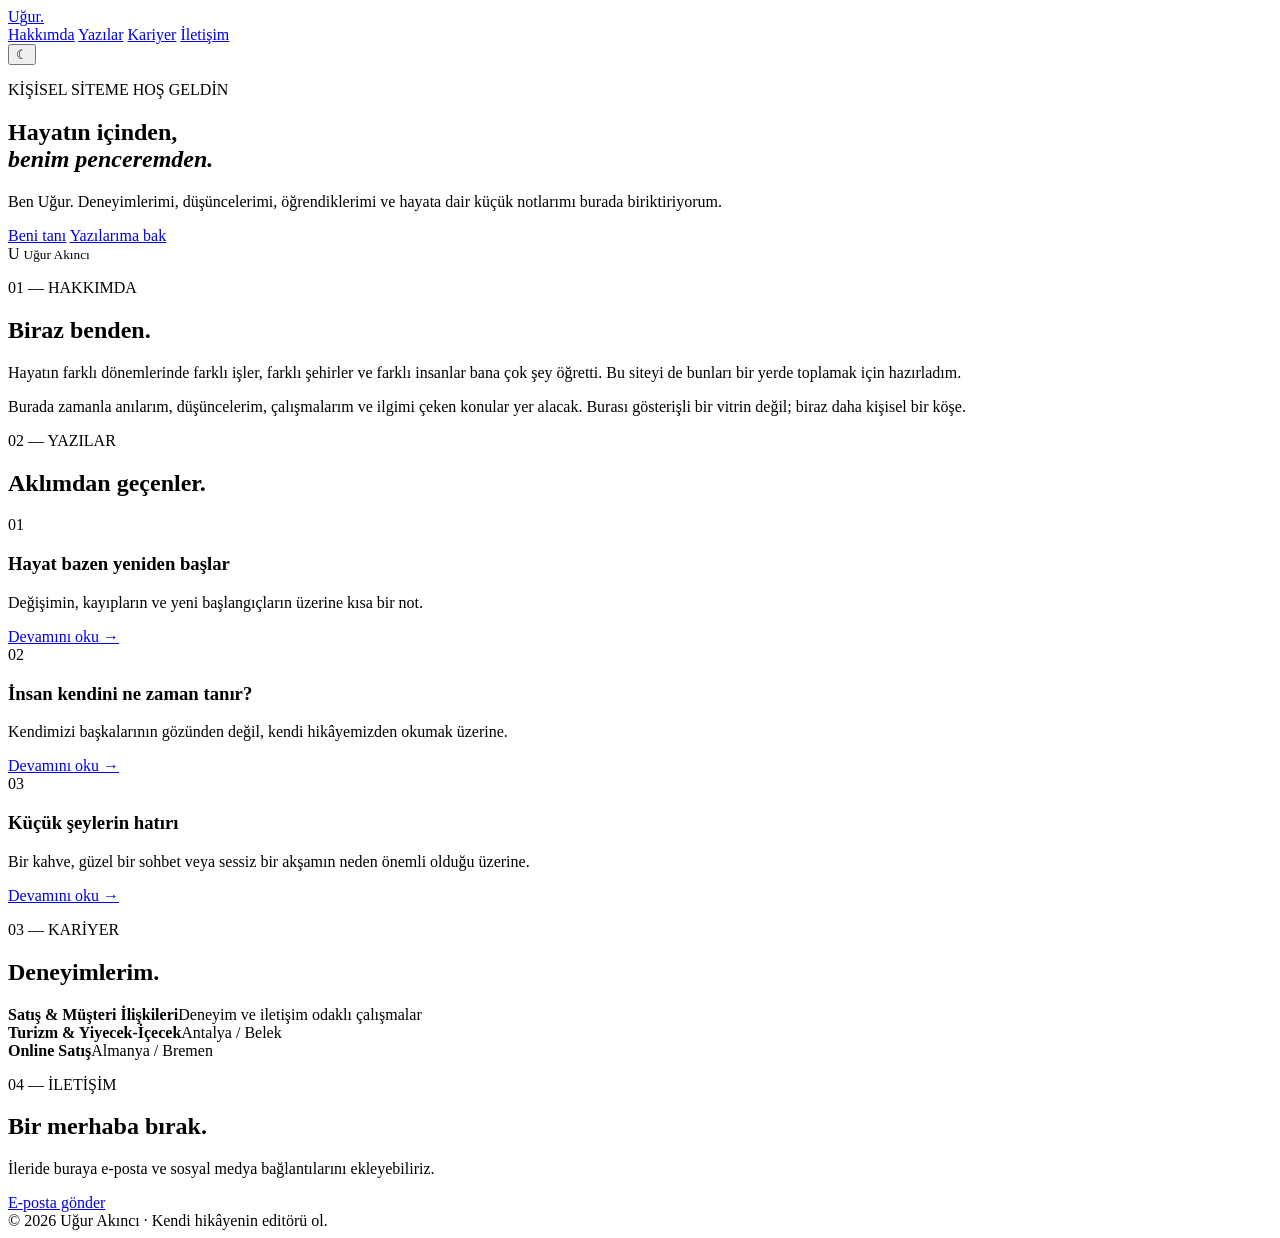
==== index.html @ 7886ed4f "Add files via upload" ====
<!doctype html>
<html lang="tr">
<head>
  <meta charset="utf-8">
  <meta name="viewport" content="width=device-width, initial-scale=1">
  <meta name="description" content="Uğur Akıncı - kişisel web sitesi">
  <title>Uğur Akıncı | Kişisel Site</title>
  <link rel="stylesheet" href="style.css">
</head>
<body>
  <header class="nav">
    <a class="logo" href="#anasayfa">U<span>ğ</span>ur.</a>
    <nav>
      <a href="#hakkimda">Hakkımda</a>
      <a href="#yazilar">Yazılar</a>
      <a href="#kariyer">Kariyer</a>
      <a href="#iletisim">İletişim</a>
    </nav>
    <button id="themeBtn" aria-label="Gece modunu değiştir">☾</button>
  </header>

  <main>
    <section id="anasayfa" class="hero">
      <div class="hero-text">
        <p class="eyebrow">KİŞİSEL SİTEME HOŞ GELDİN</p>
        <h1>Hayatın içinden,<br><em>benim penceremden.</em></h1>
        <p class="lead">Ben Uğur. Deneyimlerimi, düşüncelerimi, öğrendiklerimi ve hayata dair küçük notlarımı burada biriktiriyorum.</p>
        <div class="buttons">
          <a class="btn primary" href="#hakkimda">Beni tanı</a>
          <a class="btn" href="#yazilar">Yazılarıma bak</a>
        </div>
      </div>
      <div class="portrait">
        <div class="portrait-inner">
          <span>U</span>
          <small>Uğur Akıncı</small>
        </div>
      </div>
    </section>

    <section id="hakkimda" class="section">
      <div class="section-head">
        <p class="eyebrow">01 — HAKKIMDA</p>
        <h2>Biraz benden.</h2>
      </div>
      <div class="about-grid">
        <p>Hayatın farklı dönemlerinde farklı işler, farklı şehirler ve farklı insanlar bana çok şey öğretti. Bu siteyi de bunları bir yerde toplamak için hazırladım.</p>
        <p>Burada zamanla anılarım, düşüncelerim, çalışmalarım ve ilgimi çeken konular yer alacak. Burası gösterişli bir vitrin değil; biraz daha kişisel bir köşe.</p>
      </div>
    </section>

    <section id="yazilar" class="section alt">
      <div class="section-head">
        <p class="eyebrow">02 — YAZILAR</p>
        <h2>Aklımdan geçenler.</h2>
      </div>
      <div class="cards">
        <article class="card">
          <span>01</span>
          <h3>Hayat bazen yeniden başlar</h3>
          <p>Değişimin, kayıpların ve yeni başlangıçların üzerine kısa bir not.</p>
          <a href="#">Devamını oku →</a>
        </article>
        <article class="card">
          <span>02</span>
          <h3>İnsan kendini ne zaman tanır?</h3>
          <p>Kendimizi başkalarının gözünden değil, kendi hikâyemizden okumak üzerine.</p>
          <a href="#">Devamını oku →</a>
        </article>
        <article class="card">
          <span>03</span>
          <h3>Küçük şeylerin hatırı</h3>
          <p>Bir kahve, güzel bir sohbet veya sessiz bir akşamın neden önemli olduğu üzerine.</p>
          <a href="#">Devamını oku →</a>
        </article>
      </div>
    </section>

    <section id="kariyer" class="section">
      <div class="section-head">
        <p class="eyebrow">03 — KARİYER</p>
        <h2>Deneyimlerim.</h2>
      </div>
      <div class="timeline">
        <div><b>Satış & Müşteri İlişkileri</b><span>Deneyim ve iletişim odaklı çalışmalar</span></div>
        <div><b>Turizm & Yiyecek-İçecek</b><span>Antalya / Belek</span></div>
        <div><b>Online Satış</b><span>Almanya / Bremen</span></div>
      </div>
    </section>

    <section id="iletisim" class="contact">
      <p class="eyebrow">04 — İLETİŞİM</p>
      <h2>Bir merhaba bırak.</h2>
      <p>İleride buraya e-posta ve sosyal medya bağlantılarını ekleyebiliriz.</p>
      <a class="btn primary" href="mailto:buraya@email.com">E-posta gönder</a>
    </section>
  </main>

  <footer>© 2026 Uğur Akıncı · Kendi hikâyenin editörü ol.</footer>
  <script src="script.js"></script>
</body>
</html>
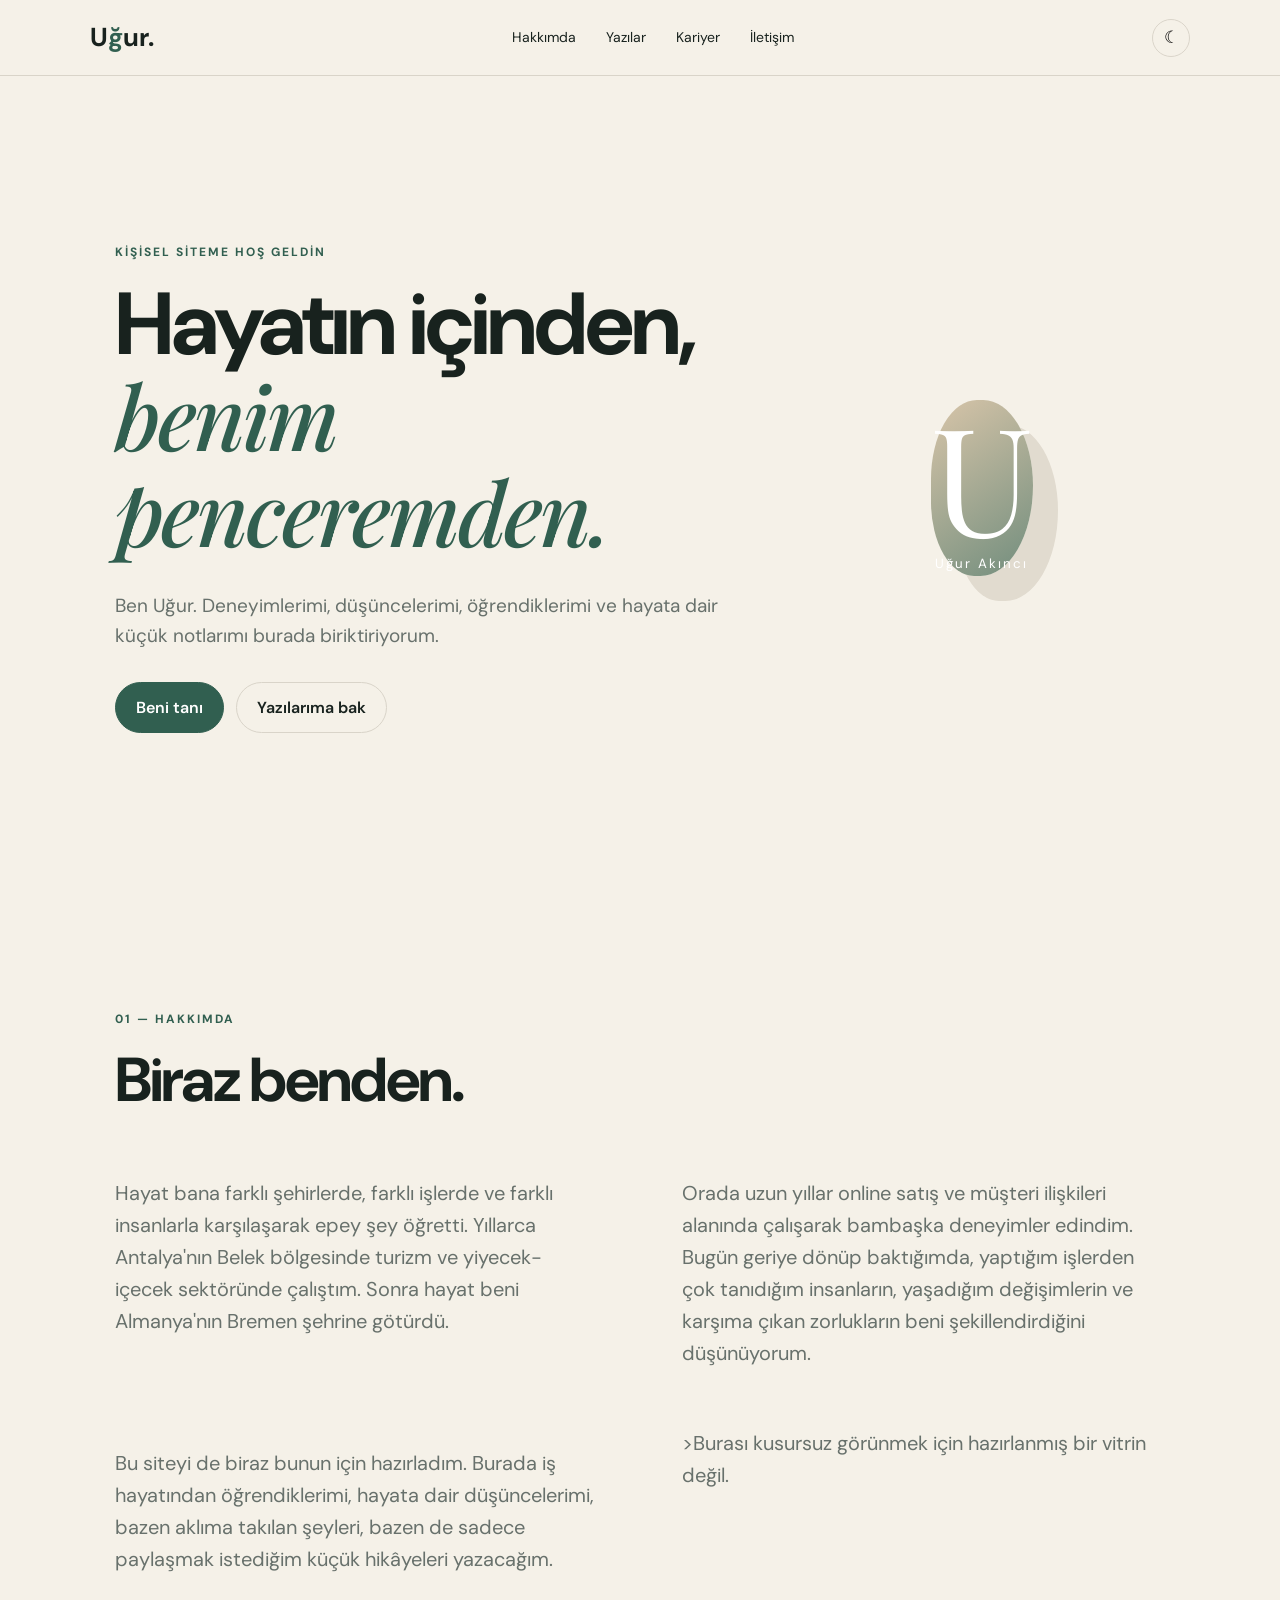
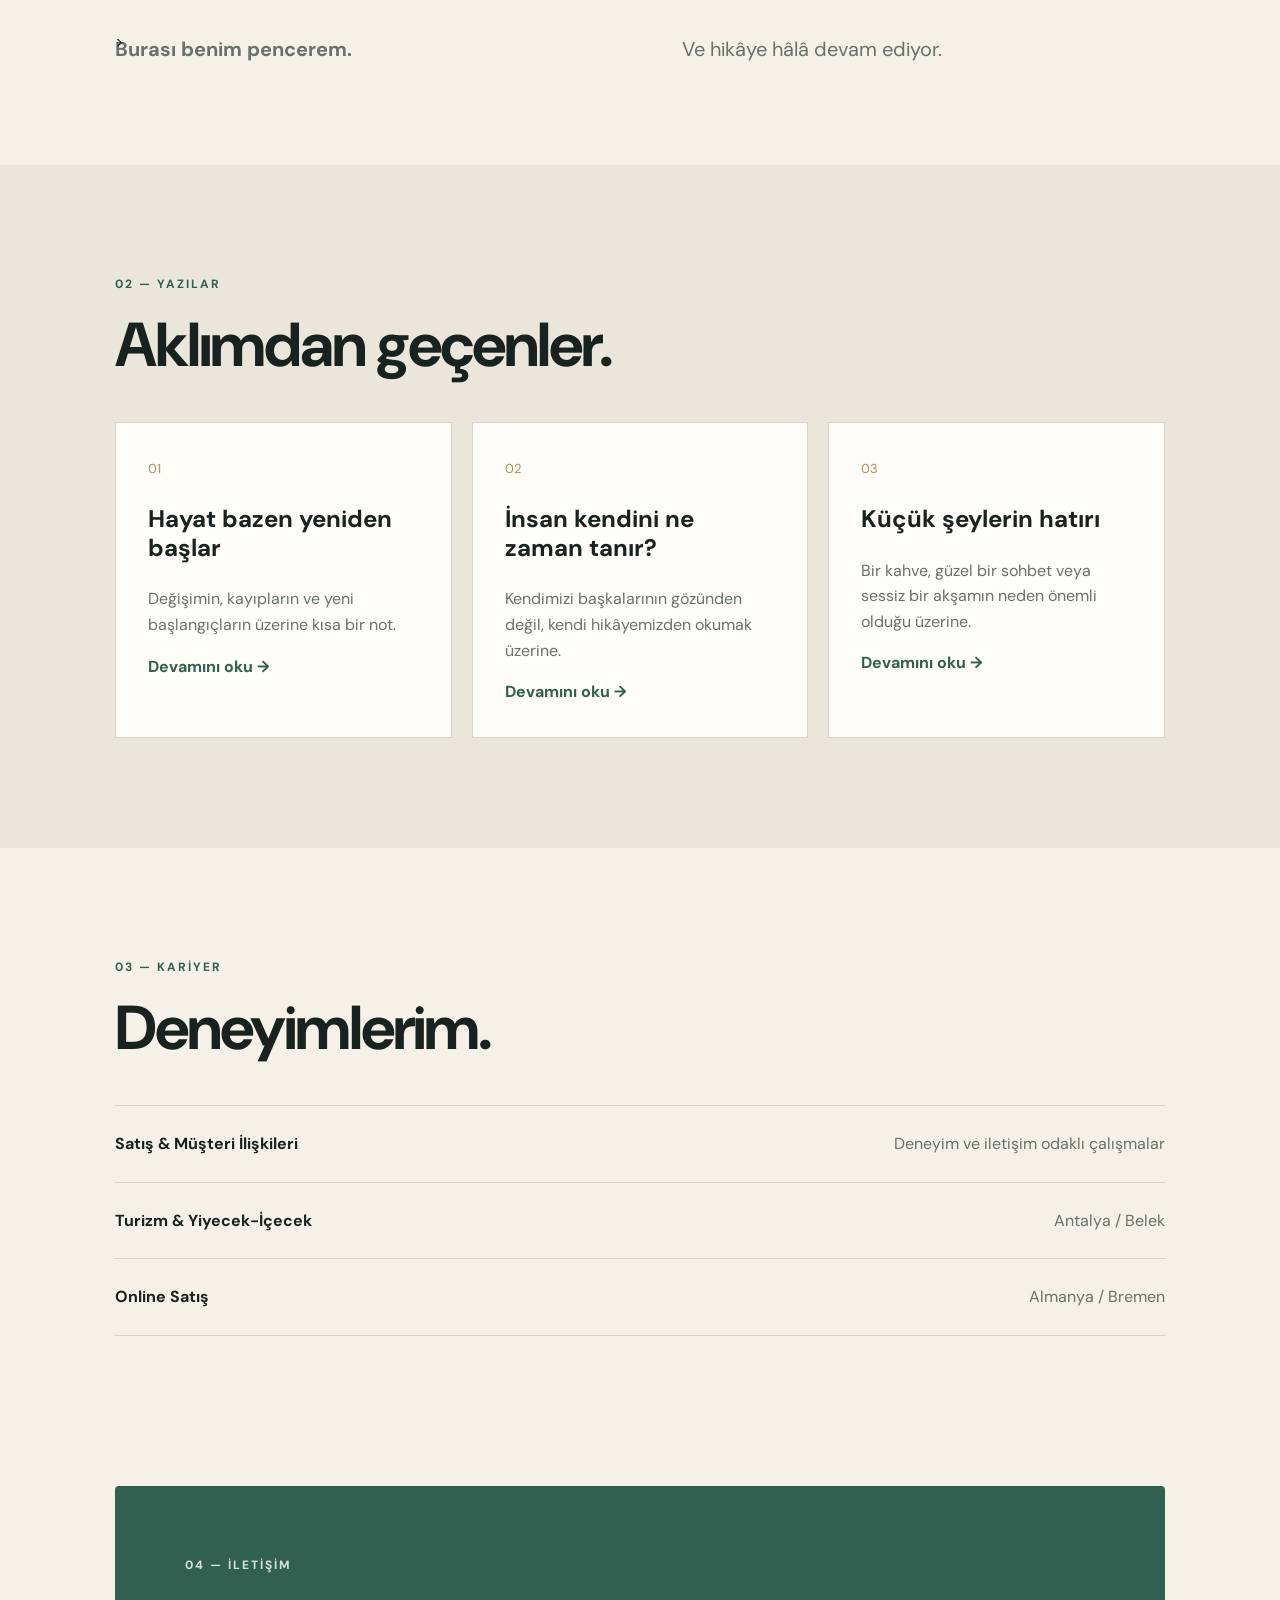
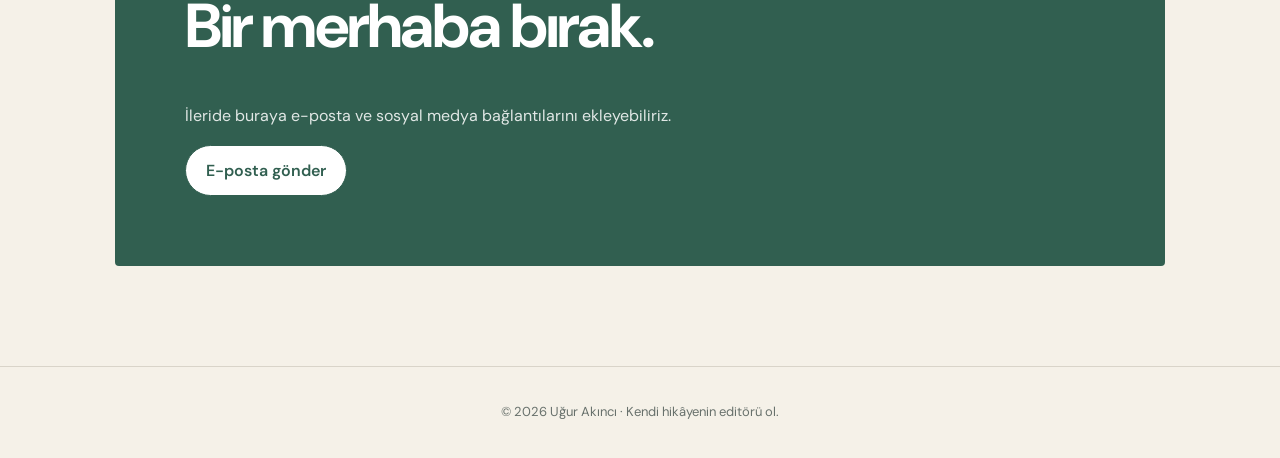
==== commit 534e1f44: "Update index.html" ====
--- a/index.html
+++ b/index.html
@@ -43,9 +43,11 @@
         <p class="eyebrow">01 — HAKKIMDA</p>
         <h2>Biraz benden.</h2>
       </div>
-      <div class="about-grid">
-        <p>Hayatın farklı dönemlerinde farklı işler, farklı şehirler ve farklı insanlar bana çok şey öğretti. Bu siteyi de bunları bir yerde toplamak için hazırladım.</p>
-        <p>Burada zamanla anılarım, düşüncelerim, çalışmalarım ve ilgimi çeken konular yer alacak. Burası gösterişli bir vitrin değil; biraz daha kişisel bir köşe.</p>
+     <div class="about-grid"> <p>Hayat bana farklı şehirlerde, farklı işlerde ve farklı insanlarla karşılaşarak epey şey öğretti. Yıllarca Antalya'nın Belek bölgesinde turizm ve yiyecek-içecek sektöründe çalıştım. 
+       Sonra hayat beni Almanya'nın Bremen şehrine götürdü.</p> 
+       <p>Orada uzun yıllar online satış ve müşteri ilişkileri alanında çalışarak bambaşka deneyimler edindim. 
+         Bugün geriye dönüp baktığımda, yaptığım işlerden çok tanıdığım insanların, yaşadığım değişimlerin ve karşıma çıkan zorlukların beni şekillendirdiğini düşünüyorum.</p>
+       <p>Bu siteyi de biraz bunun için hazırladım. Burada iş hayatından öğrendiklerimi, hayata dair düşüncelerimi, bazen aklıma takılan şeyleri, bazen de sadece paylaşmak istediğim küçük hikâyeleri yazacağım.</p> >Burası kusursuz görünmek için hazırlanmış bir vitrin değil. <strong>Burası benim pencerem.</strong> Ve hikâye hâlâ devam ediyor.</p> </div>>
       </div>
     </section>
 
@@ -99,4 +101,4 @@
   <footer>© 2026 Uğur Akıncı · Kendi hikâyenin editörü ol.</footer>
   <script src="script.js"></script>
 </body>
-</html>+</html>
--- a/style.css
+++ b/style.css
@@ -0,0 +1,25 @@
+@import url('https://fonts.googleapis.com/css2?family=DM+Sans:wght@400;500;600;700&family=Playfair+Display:ital,wght@0,500;0,600;1,500;1,600&display=swap');
+
+:root{--bg:#f5f1e8;--text:#18221e;--muted:#68716c;--card:#fffdf8;--line:#d9d4c9;--accent:#315f50;--accent2:#b38b5d}
+*{box-sizing:border-box;scroll-behavior:smooth}
+body{margin:0;background:var(--bg);color:var(--text);font-family:'DM Sans',sans-serif;line-height:1.6}
+.nav{height:76px;display:flex;align-items:center;justify-content:space-between;padding:0 7%;position:sticky;top:0;z-index:10;background:color-mix(in srgb,var(--bg) 90%,transparent);backdrop-filter:blur(14px);border-bottom:1px solid var(--line)}
+.logo{font-size:26px;font-weight:700;color:var(--text);text-decoration:none}.logo span{color:var(--accent)}
+nav{display:flex;gap:30px}nav a{color:var(--text);text-decoration:none;font-size:14px}nav a:hover{color:var(--accent)}
+#themeBtn{border:1px solid var(--line);background:none;border-radius:50%;width:38px;height:38px;cursor:pointer;font-size:17px}
+.hero{min-height:calc(100vh - 76px);display:grid;grid-template-columns:1.25fr .75fr;align-items:center;gap:7%;padding:8% 9%}
+.eyebrow{font-size:12px;letter-spacing:2px;font-weight:700;color:var(--accent);margin:0 0 18px}
+h1{font-size:clamp(48px,7vw,88px);line-height:1.02;margin:0 0 28px;letter-spacing:-3px}h1 em,h2 em{font-family:'Playfair Display',serif;font-weight:500;color:var(--accent)}
+.lead{font-size:19px;color:var(--muted);max-width:650px}
+.buttons{display:flex;gap:12px;margin-top:30px}.btn{display:inline-block;text-decoration:none;color:var(--text);border:1px solid var(--line);padding:12px 20px;border-radius:30px;font-weight:600}.btn.primary{background:var(--accent);color:white;border-color:var(--accent)}
+.portrait{aspect-ratio:1;max-width:430px;margin:auto;border-radius:48% 52% 55% 45%;background:linear-gradient(145deg,#d8c5a9,#718d7d);display:grid;place-items:center;box-shadow:25px 25px 0 #e1dbcf}
+.portrait-inner{text-align:center;color:white}.portrait-inner span{font-family:'Playfair Display';font-size:150px;line-height:1;display:block}.portrait-inner small{letter-spacing:2px}
+.section{padding:110px 9%;max-width:1400px;margin:auto}.alt{max-width:none;background:#ebe6dc;padding-left:9%;padding-right:9%}
+.section-head h2,.contact h2{font-size:clamp(38px,5vw,62px);line-height:1.05;margin:0 0 45px;letter-spacing:-2px}
+.about-grid{display:grid;grid-template-columns:1fr 1fr;gap:8%;font-size:20px;color:var(--muted)}
+.cards{display:grid;grid-template-columns:repeat(3,1fr);gap:20px}.card{background:var(--card);padding:32px;border:1px solid var(--line);min-height:280px}.card span{color:var(--accent2);font-size:13px}.card h3{font-size:24px;line-height:1.2}.card p{color:var(--muted)}.card a{color:var(--accent);font-weight:700;text-decoration:none}
+.timeline{border-top:1px solid var(--line)}.timeline div{display:flex;justify-content:space-between;padding:25px 0;border-bottom:1px solid var(--line)}.timeline span{color:var(--muted)}
+.contact{margin:40px 9% 100px;padding:70px;border-radius:4px;background:var(--accent);color:white}.contact .eyebrow{color:#d7e4dd}.contact p:not(.eyebrow){opacity:.85}.contact .btn.primary{background:white;color:var(--accent)}
+footer{text-align:center;padding:35px;border-top:1px solid var(--line);color:var(--muted);font-size:13px}
+.dark{--bg:#121816;--text:#edf0e9;--muted:#a8b0aa;--card:#1a211e;--line:#303934;--accent:#87ad9b;--accent2:#c6a77a}.dark .alt{background:#171e1b}.dark .portrait{box-shadow:25px 25px 0 #202722}
+@media(max-width:800px){nav{display:none}.hero{grid-template-columns:1fr;padding-top:14%;}.portrait{max-width:300px}.about-grid,.cards{grid-template-columns:1fr}.section{padding:80px 7%}.alt{padding-left:7%;padding-right:7%}.contact{margin-left:7%;margin-right:7%;padding:45px 30px}.timeline div{flex-direction:column;gap:5px}}
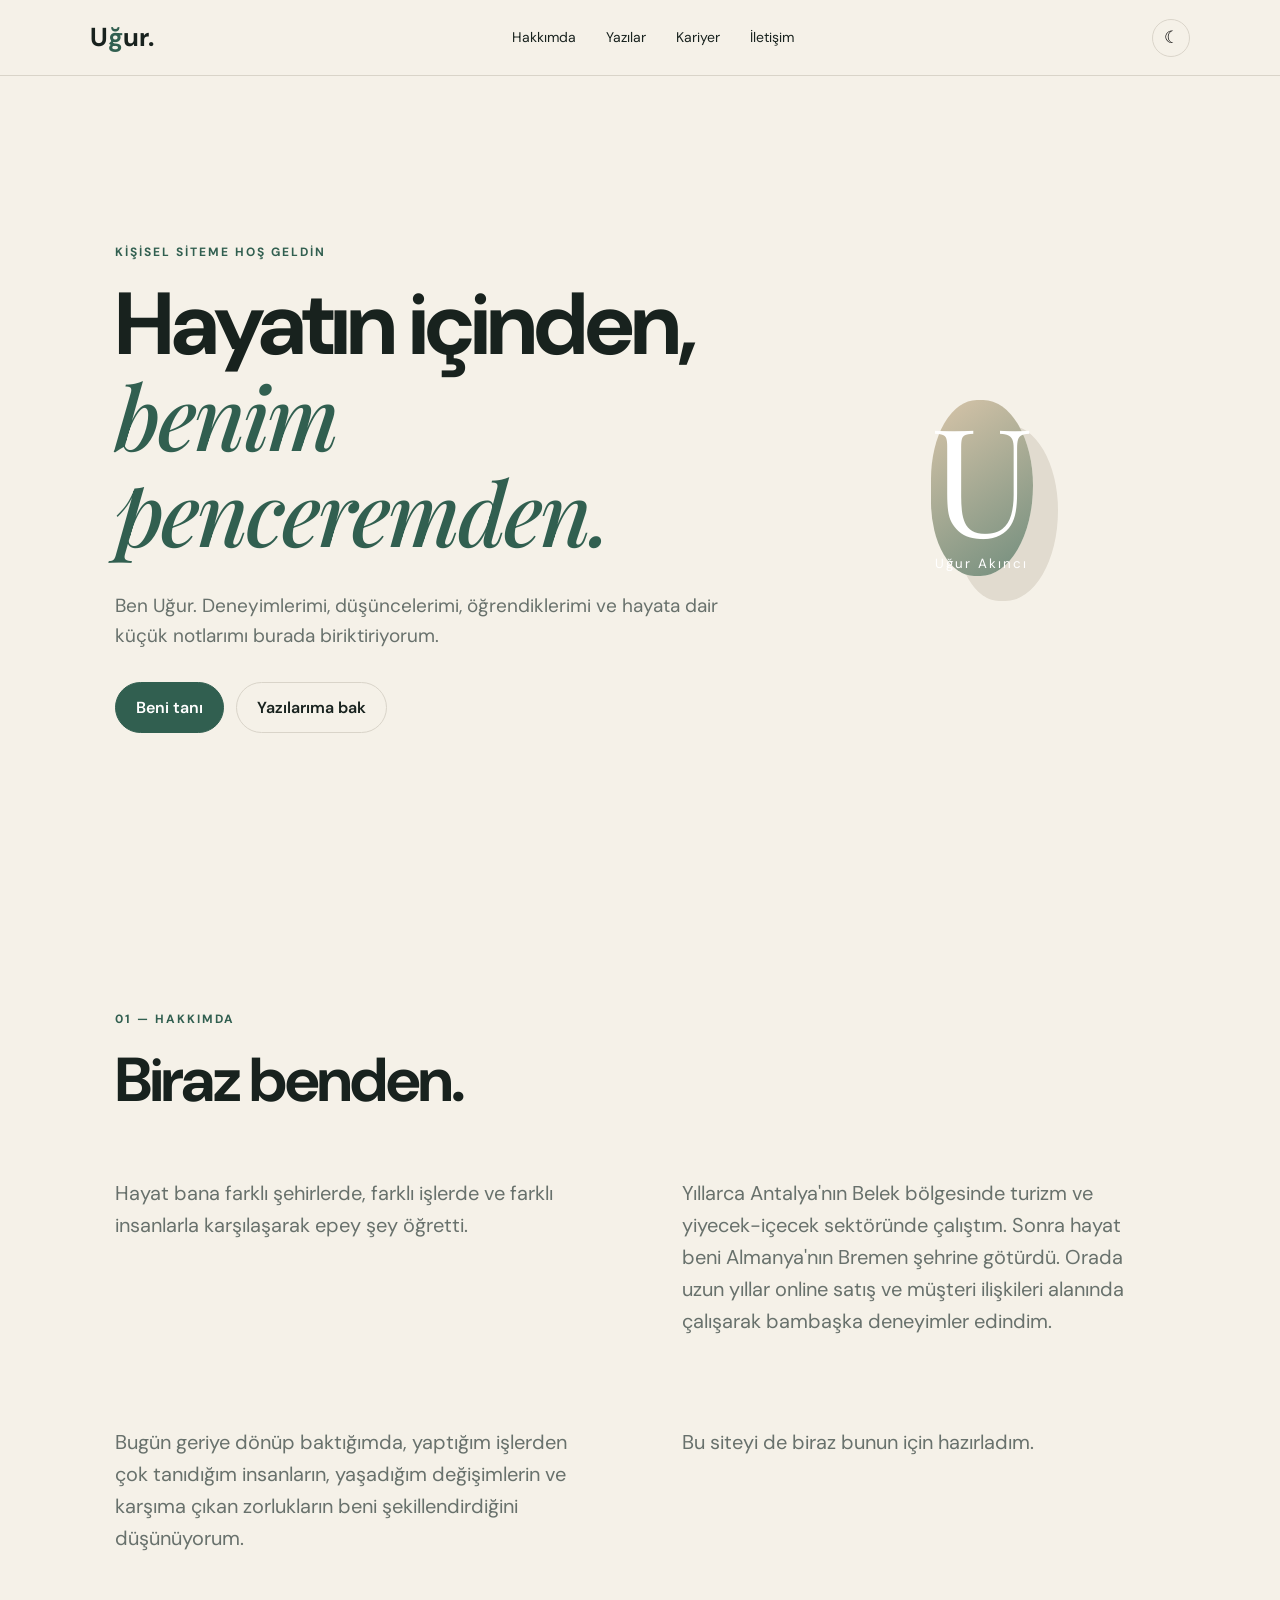
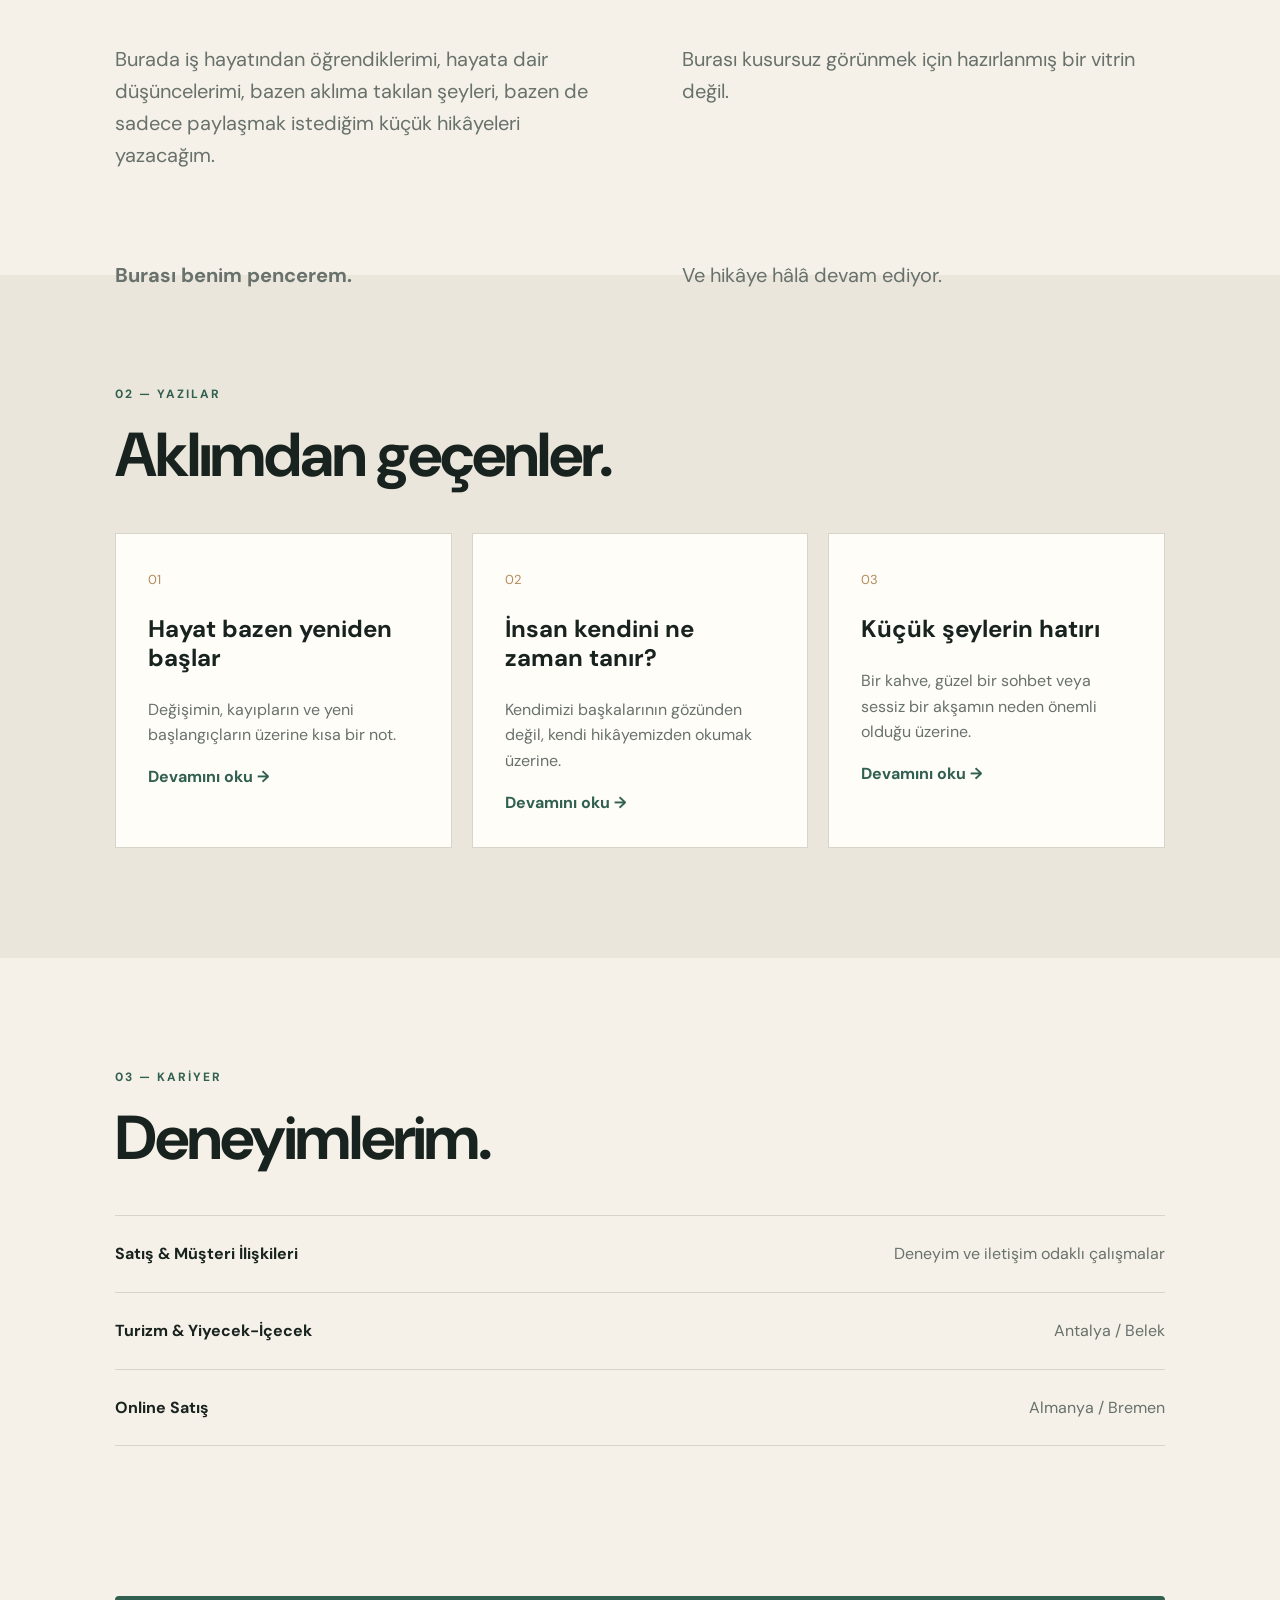
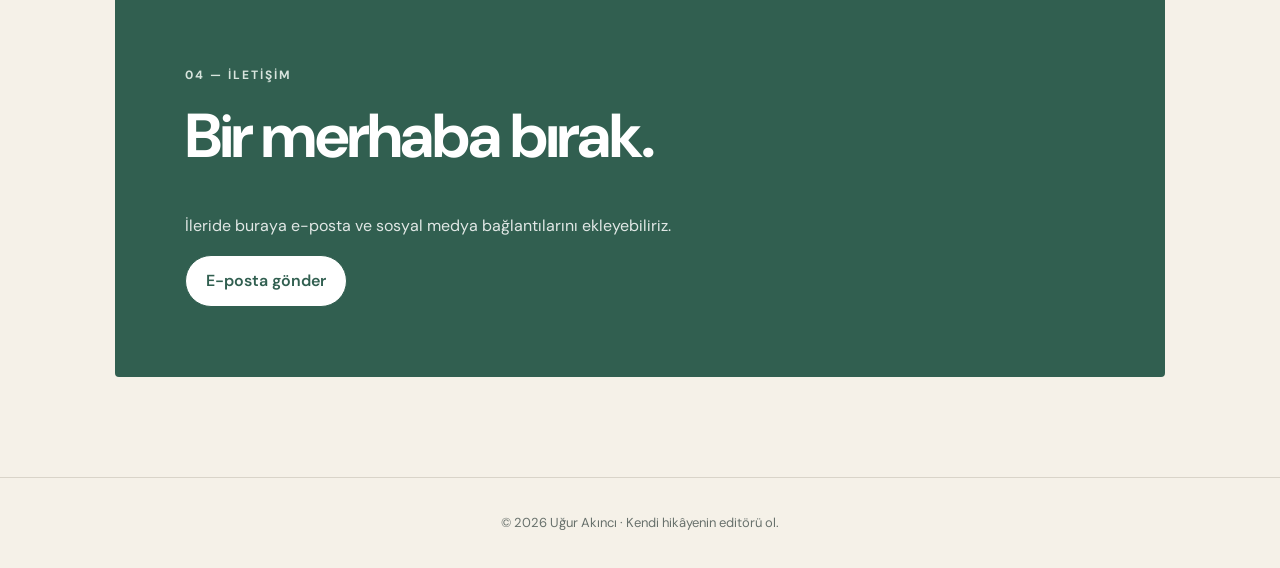
==== commit ef04719d: "Hakkımda bölümü güncellendi" ====
--- a/index.html
+++ b/index.html
@@ -43,12 +43,23 @@
         <p class="eyebrow">01 — HAKKIMDA</p>
         <h2>Biraz benden.</h2>
       </div>
-     <div class="about-grid"> <p>Hayat bana farklı şehirlerde, farklı işlerde ve farklı insanlarla karşılaşarak epey şey öğretti. Yıllarca Antalya'nın Belek bölgesinde turizm ve yiyecek-içecek sektöründe çalıştım. 
-       Sonra hayat beni Almanya'nın Bremen şehrine götürdü.</p> 
-       <p>Orada uzun yıllar online satış ve müşteri ilişkileri alanında çalışarak bambaşka deneyimler edindim. 
-         Bugün geriye dönüp baktığımda, yaptığım işlerden çok tanıdığım insanların, yaşadığım değişimlerin ve karşıma çıkan zorlukların beni şekillendirdiğini düşünüyorum.</p>
-       <p>Bu siteyi de biraz bunun için hazırladım. Burada iş hayatından öğrendiklerimi, hayata dair düşüncelerimi, bazen aklıma takılan şeyleri, bazen de sadece paylaşmak istediğim küçük hikâyeleri yazacağım.</p> >Burası kusursuz görünmek için hazırlanmış bir vitrin değil. <strong>Burası benim pencerem.</strong> Ve hikâye hâlâ devam ediyor.</p> </div>>
-      </div>
+     <div class="about-grid">
+  <p>Hayat bana farklı şehirlerde, farklı işlerde ve farklı insanlarla karşılaşarak epey şey öğretti.</p>
+
+  <p>Yıllarca Antalya'nın Belek bölgesinde turizm ve yiyecek-içecek sektöründe çalıştım. Sonra hayat beni Almanya'nın Bremen şehrine götürdü. Orada uzun yıllar online satış ve müşteri ilişkileri alanında çalışarak bambaşka deneyimler edindim.</p>
+
+  <p>Bugün geriye dönüp baktığımda, yaptığım işlerden çok tanıdığım insanların, yaşadığım değişimlerin ve karşıma çıkan zorlukların beni şekillendirdiğini düşünüyorum.</p>
+
+  <p>Bu siteyi de biraz bunun için hazırladım.</p>
+
+  <p>Burada iş hayatından öğrendiklerimi, hayata dair düşüncelerimi, bazen aklıma takılan şeyleri, bazen de sadece paylaşmak istediğim küçük hikâyeleri yazacağım.</p>
+
+  <p>Burası kusursuz görünmek için hazırlanmış bir vitrin değil.</p>
+
+  <p><strong>Burası benim pencerem.</strong></p>
+
+  <p>Ve hikâye hâlâ devam ediyor.</p>
+</div>
     </section>
 
     <section id="yazilar" class="section alt">
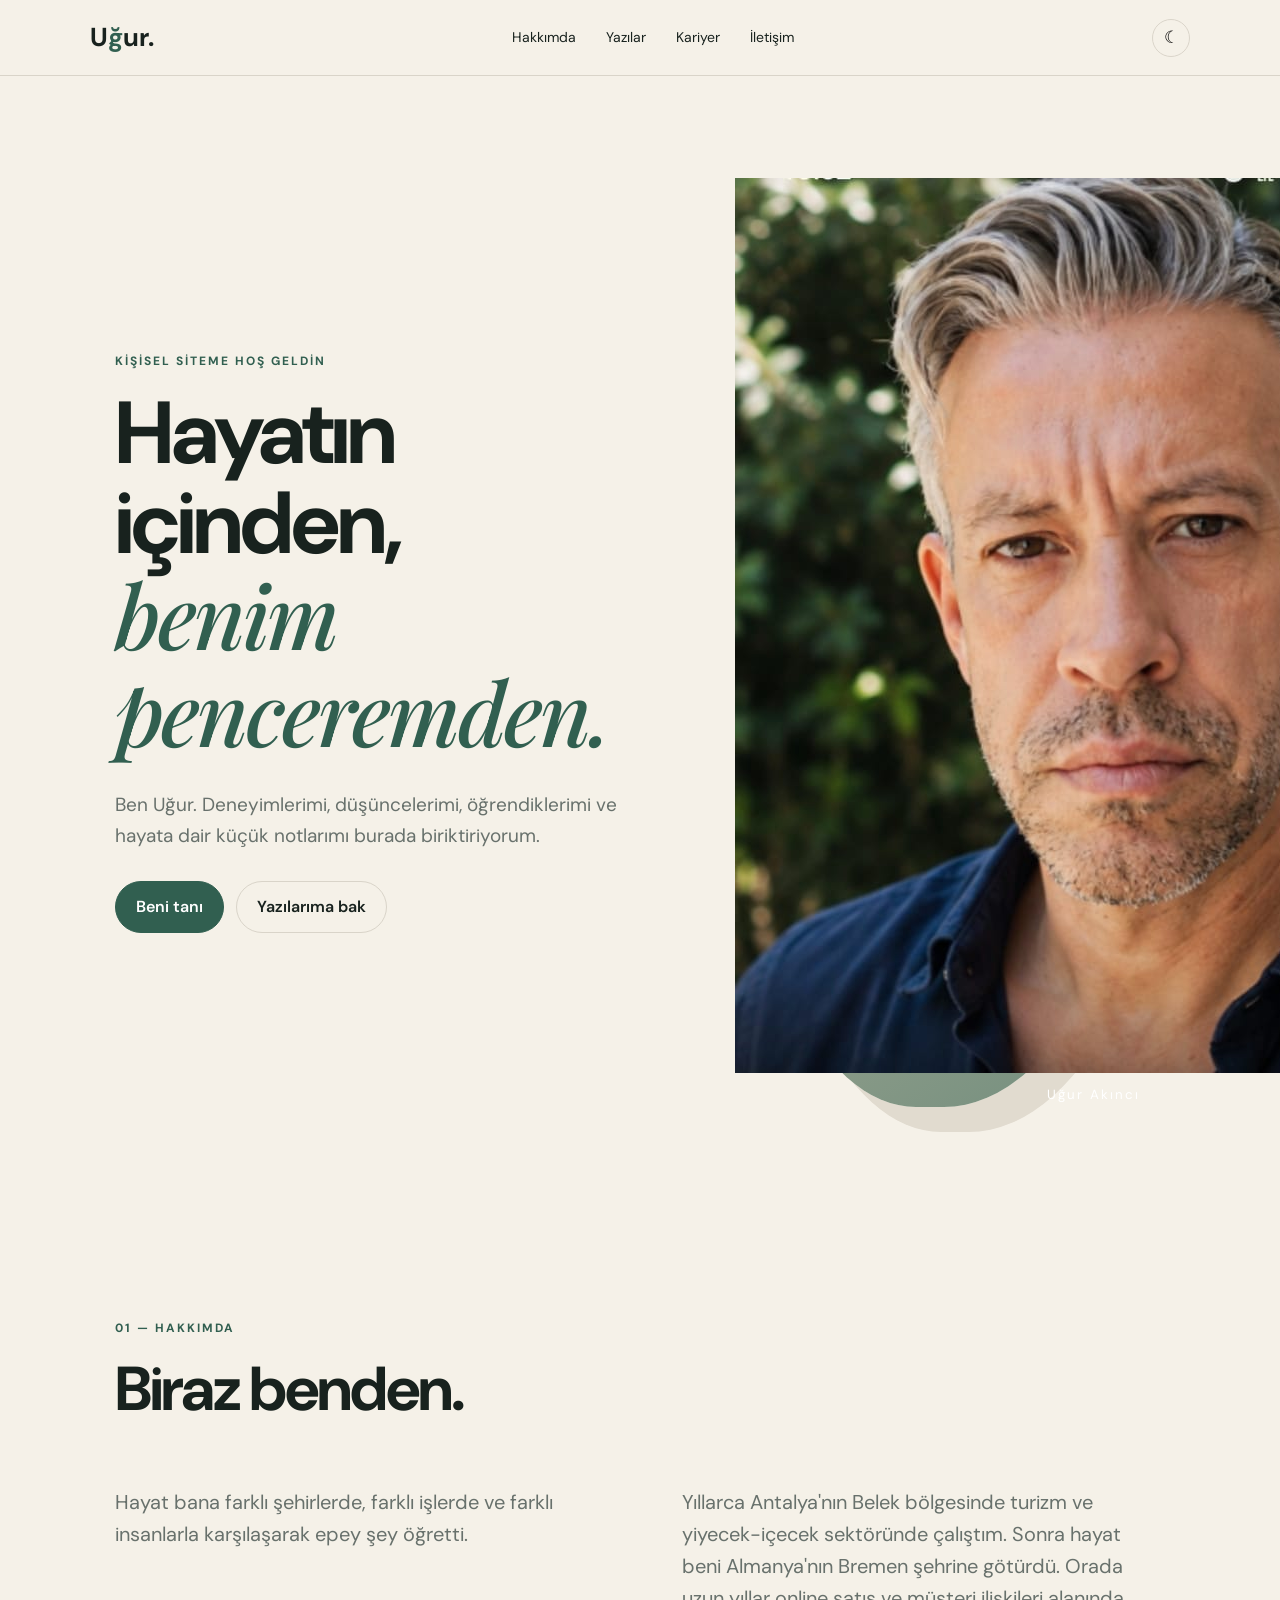
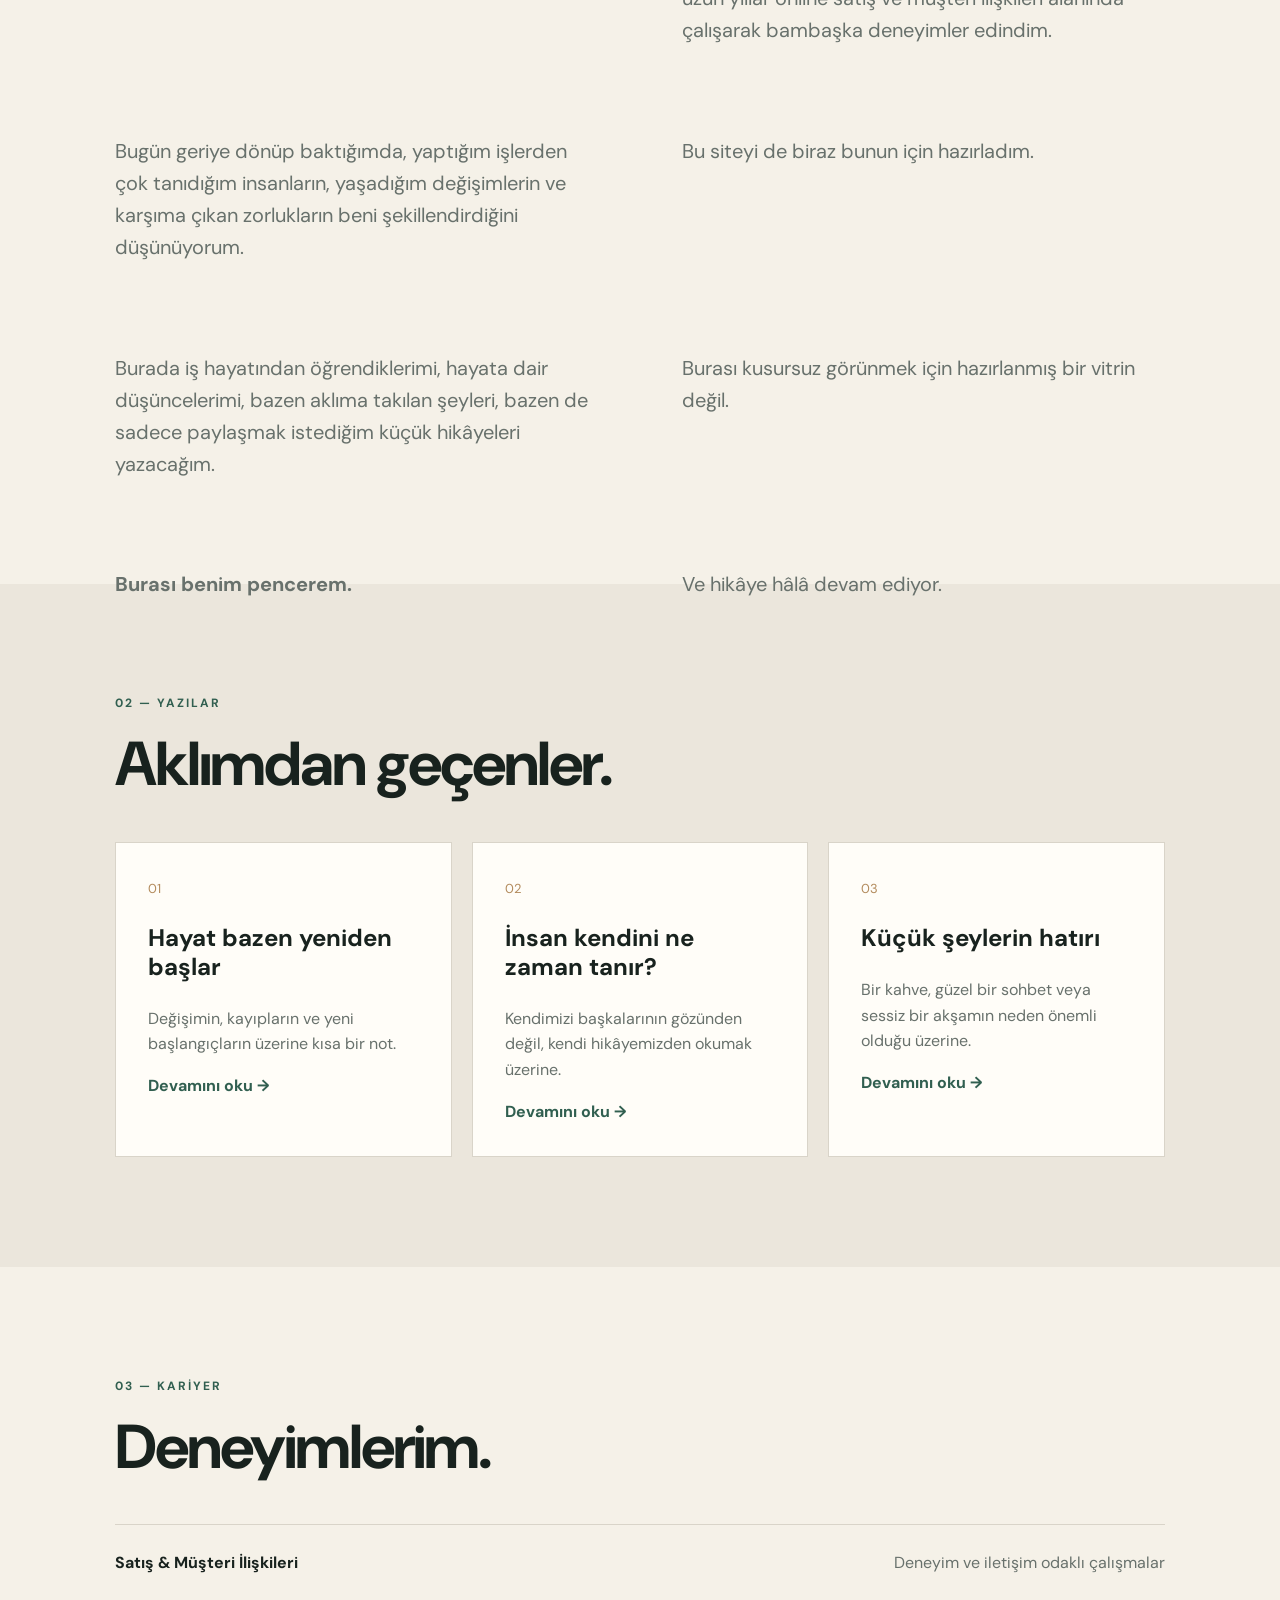
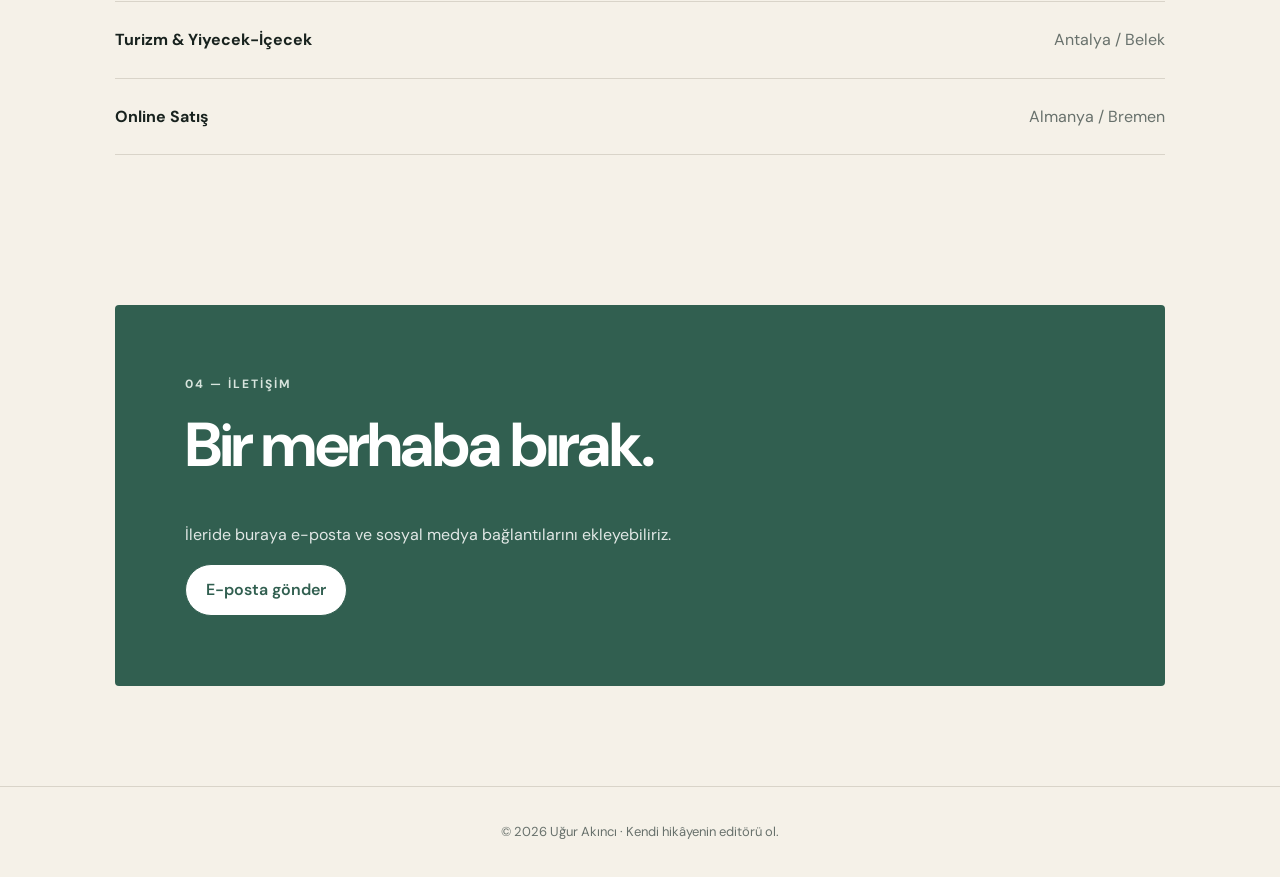
==== commit c5e12c16: "fotoğraf guncellendı" ====
--- a/index.html
+++ b/index.html
@@ -30,12 +30,12 @@
           <a class="btn" href="#yazilar">Yazılarıma bak</a>
         </div>
       </div>
-      <div class="portrait">
-        <div class="portrait-inner">
-          <span>U</span>
-          <small>Uğur Akıncı</small>
-        </div>
-      </div>
+    <div class="portrait">
+  <div class="portrait-inner">
+    <img src="WhatsApp%20Image%202026-09-05%20at%2022.04.48.jpeg" alt="Uğur Akıncı">
+    <small>Uğur Akıncı</small>
+  </div>
+</div>
     </section>
 
     <section id="hakkimda" class="section">
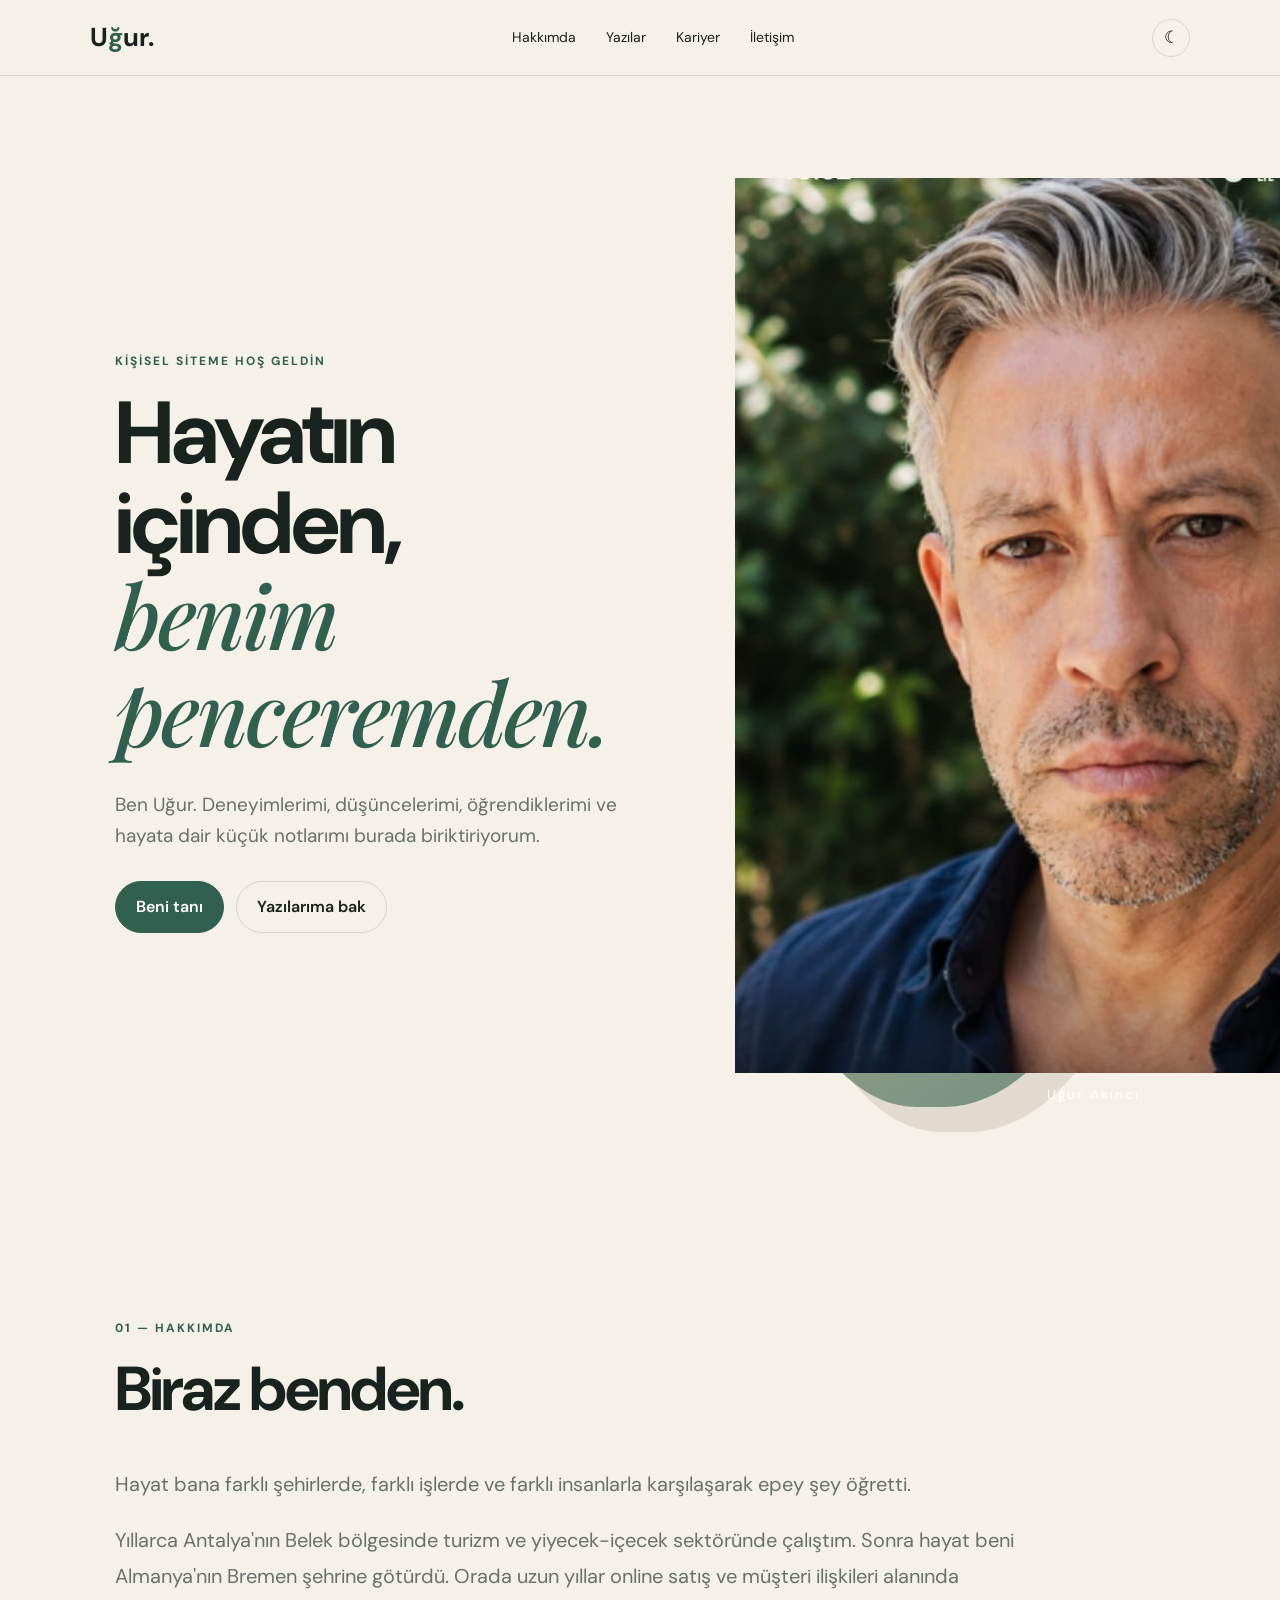
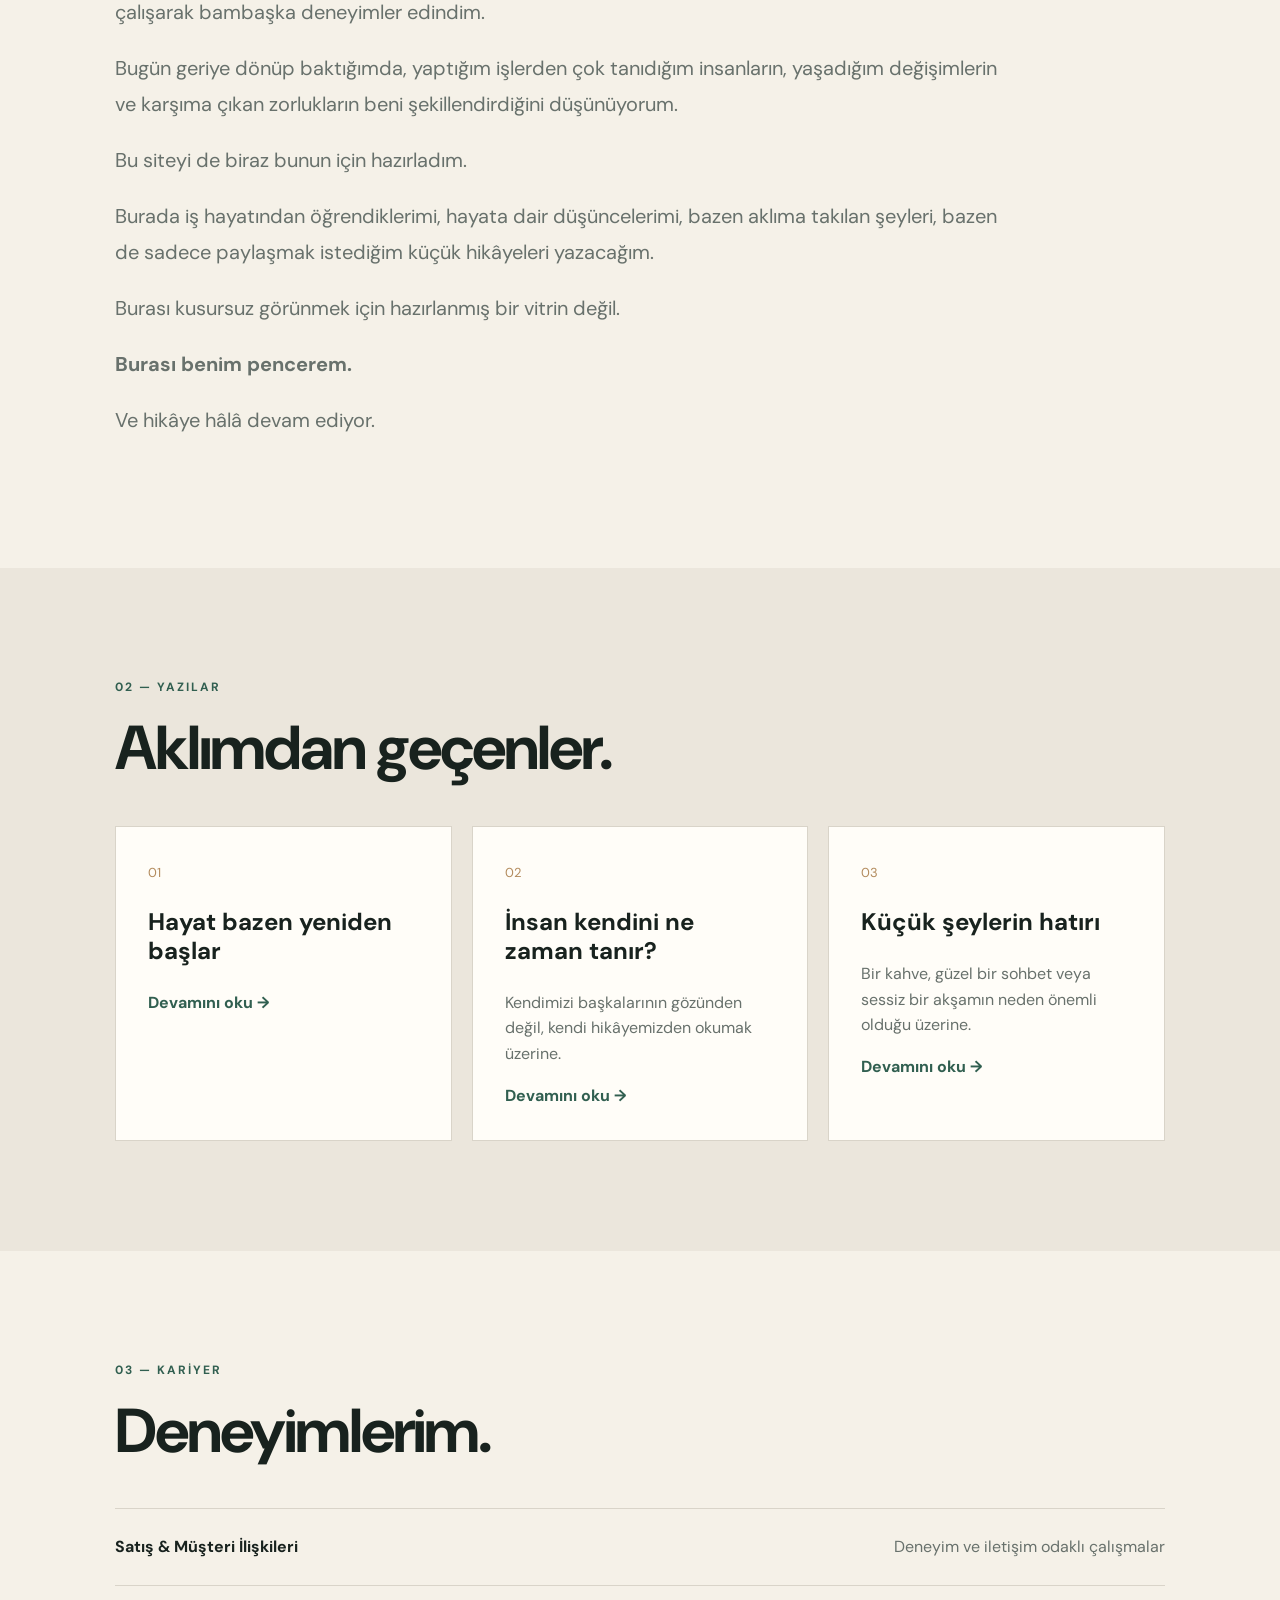
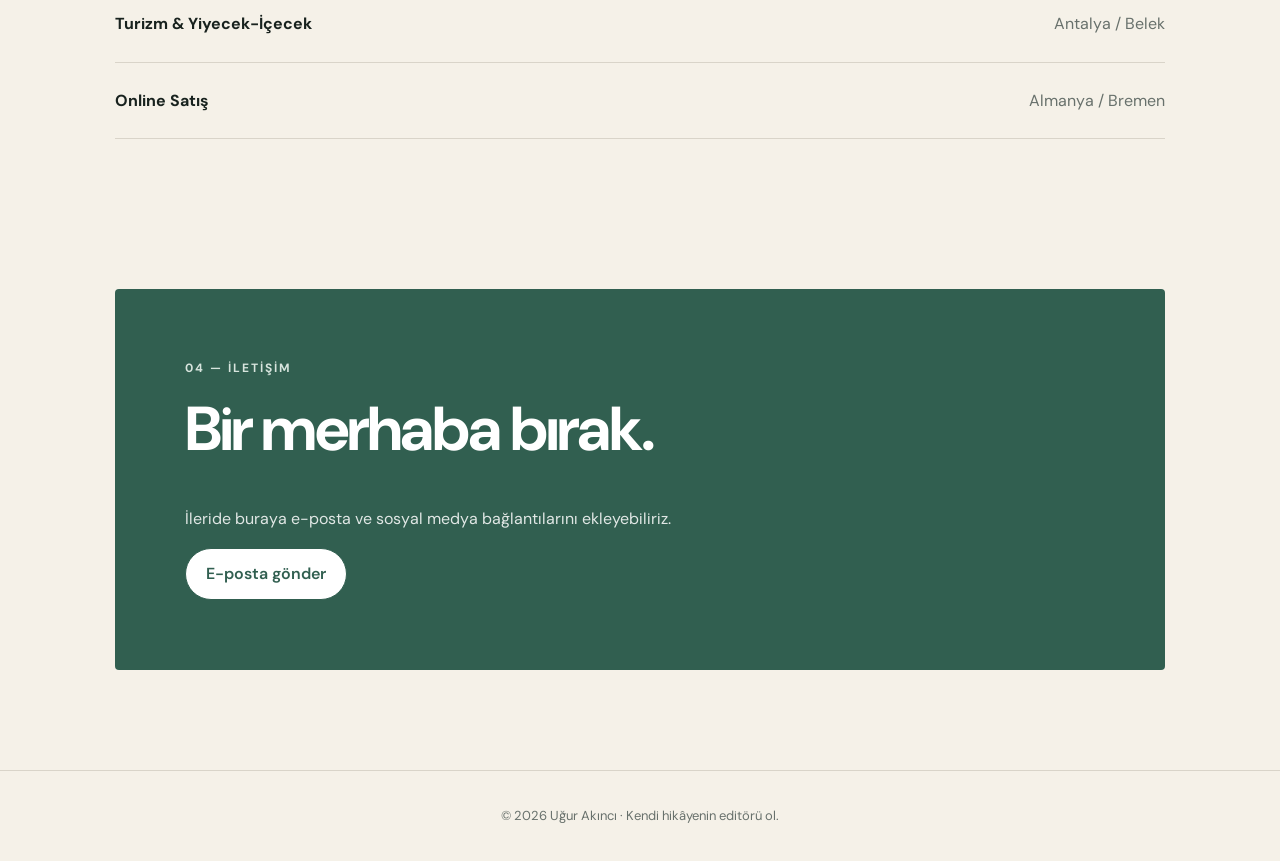
==== commit ba988929: "Update index.html" ====
--- a/index.html
+++ b/index.html
@@ -71,9 +71,8 @@
         <article class="card">
           <span>01</span>
           <h3>Hayat bazen yeniden başlar</h3>
-          <p>Değişimin, kayıpların ve yeni başlangıçların üzerine kısa bir not.</p>
-          <a href="#">Devamını oku →</a>
-        </article>
+          <a href="hayat-bazen-yeniden-baslar.html">Devamını oku →</a>
+         </article>
         <article class="card">
           <span>02</span>
           <h3>İnsan kendini ne zaman tanır?</h3>
--- a/style.css
+++ b/style.css
@@ -16,7 +16,13 @@
 .portrait-inner{text-align:center;color:white}.portrait-inner span{font-family:'Playfair Display';font-size:150px;line-height:1;display:block}.portrait-inner small{letter-spacing:2px}
 .section{padding:110px 9%;max-width:1400px;margin:auto}.alt{max-width:none;background:#ebe6dc;padding-left:9%;padding-right:9%}
 .section-head h2,.contact h2{font-size:clamp(38px,5vw,62px);line-height:1.05;margin:0 0 45px;letter-spacing:-2px}
-.about-grid{display:grid;grid-template-columns:1fr 1fr;gap:8%;font-size:20px;color:var(--muted)}
+.about-grid{
+  display:block;
+  max-width:900px;
+  font-size:20px;
+  line-height:1.8;
+  color:var(--muted);
+}
 .cards{display:grid;grid-template-columns:repeat(3,1fr);gap:20px}.card{background:var(--card);padding:32px;border:1px solid var(--line);min-height:280px}.card span{color:var(--accent2);font-size:13px}.card h3{font-size:24px;line-height:1.2}.card p{color:var(--muted)}.card a{color:var(--accent);font-weight:700;text-decoration:none}
 .timeline{border-top:1px solid var(--line)}.timeline div{display:flex;justify-content:space-between;padding:25px 0;border-bottom:1px solid var(--line)}.timeline span{color:var(--muted)}
 .contact{margin:40px 9% 100px;padding:70px;border-radius:4px;background:var(--accent);color:white}.contact .eyebrow{color:#d7e4dd}.contact p:not(.eyebrow){opacity:.85}.contact .btn.primary{background:white;color:var(--accent)}
